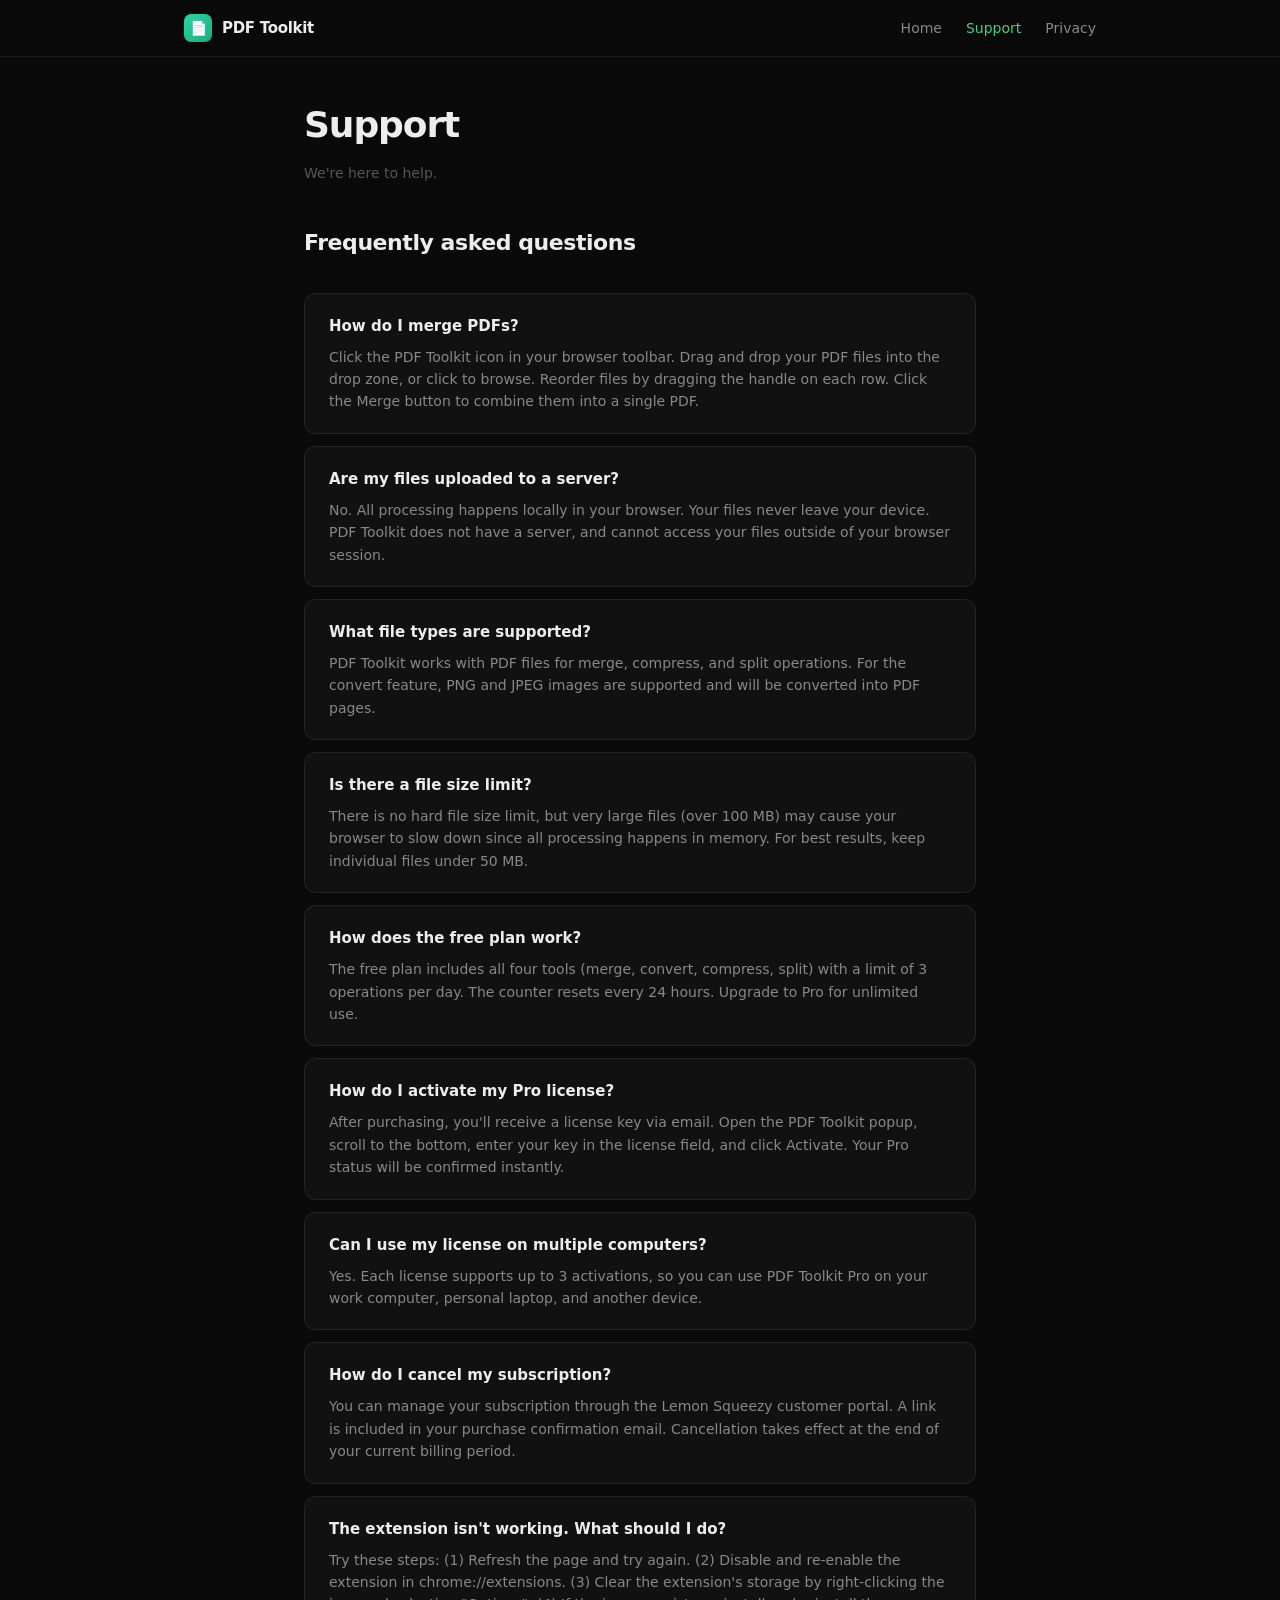
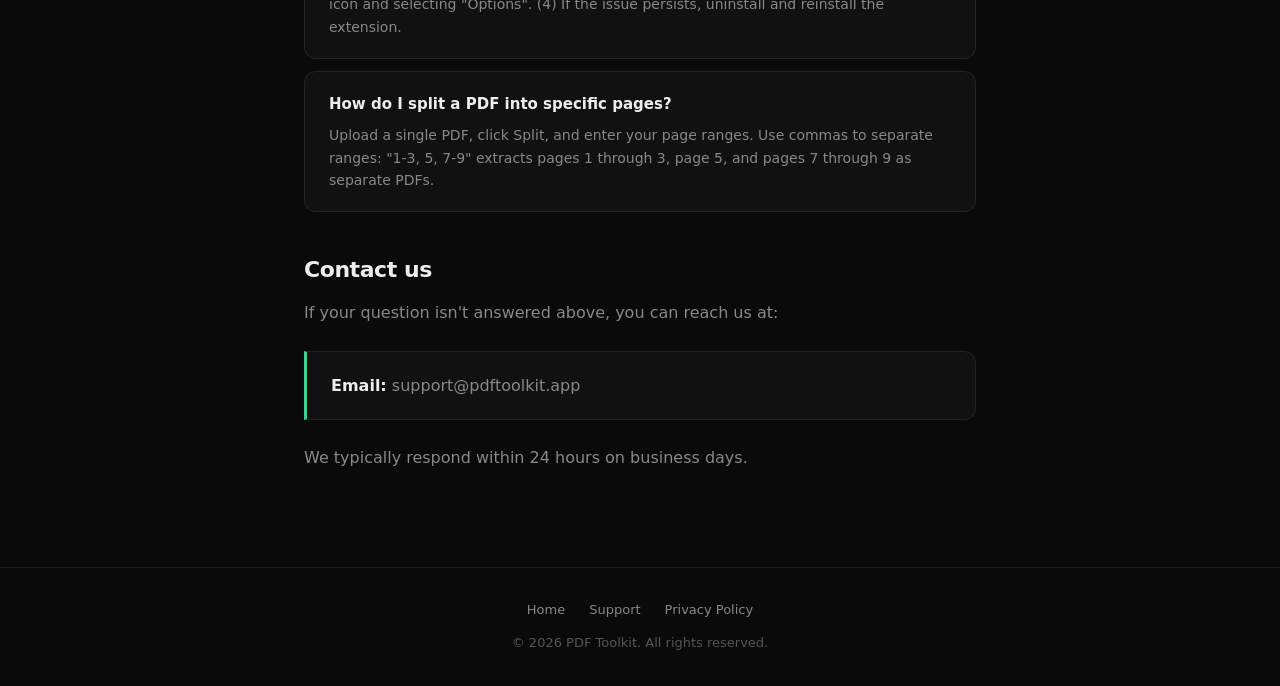
==== support.html @ 11ad8d4e "Add files via upload" ====
<!DOCTYPE html>
<html lang="en">
<head>
  <meta charset="UTF-8">
  <meta name="viewport" content="width=device-width, initial-scale=1.0">
  <title>Support — PDF Toolkit</title>
  <meta name="description" content="Get help with PDF Toolkit. FAQs, troubleshooting, and contact information.">
  <link rel="stylesheet" href="styles.css">
  <link rel="icon" type="image/png" href="icon-48.png">
</head>
<body>
  <nav>
    <div class="nav-inner">
      <a href="/" class="logo">
        <span class="logo-icon">&#128196;</span>
        PDF Toolkit
      </a>
      <ul class="nav-links">
        <li><a href="/">Home</a></li>
        <li><a href="support.html" class="active">Support</a></li>
        <li><a href="privacy.html">Privacy</a></li>
      </ul>
    </div>
  </nav>

  <main class="content-page">
    <h1>Support</h1>
    <p class="updated">We're here to help.</p>

    <h2>Frequently asked questions</h2>

    <div class="faq">
      <div class="faq-item">
        <h3>How do I merge PDFs?</h3>
        <p>Click the PDF Toolkit icon in your browser toolbar. Drag and drop your PDF files into the drop zone, or click to browse. Reorder files by dragging the handle on each row. Click the Merge button to combine them into a single PDF.</p>
      </div>

      <div class="faq-item">
        <h3>Are my files uploaded to a server?</h3>
        <p>No. All processing happens locally in your browser. Your files never leave your device. PDF Toolkit does not have a server, and cannot access your files outside of your browser session.</p>
      </div>

      <div class="faq-item">
        <h3>What file types are supported?</h3>
        <p>PDF Toolkit works with PDF files for merge, compress, and split operations. For the convert feature, PNG and JPEG images are supported and will be converted into PDF pages.</p>
      </div>

      <div class="faq-item">
        <h3>Is there a file size limit?</h3>
        <p>There is no hard file size limit, but very large files (over 100 MB) may cause your browser to slow down since all processing happens in memory. For best results, keep individual files under 50 MB.</p>
      </div>

      <div class="faq-item">
        <h3>How does the free plan work?</h3>
        <p>The free plan includes all four tools (merge, convert, compress, split) with a limit of 3 operations per day. The counter resets every 24 hours. Upgrade to Pro for unlimited use.</p>
      </div>

      <div class="faq-item">
        <h3>How do I activate my Pro license?</h3>
        <p>After purchasing, you'll receive a license key via email. Open the PDF Toolkit popup, scroll to the bottom, enter your key in the license field, and click Activate. Your Pro status will be confirmed instantly.</p>
      </div>

      <div class="faq-item">
        <h3>Can I use my license on multiple computers?</h3>
        <p>Yes. Each license supports up to 3 activations, so you can use PDF Toolkit Pro on your work computer, personal laptop, and another device.</p>
      </div>

      <div class="faq-item">
        <h3>How do I cancel my subscription?</h3>
        <p>You can manage your subscription through the Lemon Squeezy customer portal. A link is included in your purchase confirmation email. Cancellation takes effect at the end of your current billing period.</p>
      </div>

      <div class="faq-item">
        <h3>The extension isn't working. What should I do?</h3>
        <p>Try these steps: (1) Refresh the page and try again. (2) Disable and re-enable the extension in chrome://extensions. (3) Clear the extension's storage by right-clicking the icon and selecting "Options". (4) If the issue persists, uninstall and reinstall the extension.</p>
      </div>

      <div class="faq-item">
        <h3>How do I split a PDF into specific pages?</h3>
        <p>Upload a single PDF, click Split, and enter your page ranges. Use commas to separate ranges: "1-3, 5, 7-9" extracts pages 1 through 3, page 5, and pages 7 through 9 as separate PDFs.</p>
      </div>
    </div>

    <h2>Contact us</h2>
    <p>If your question isn't answered above, you can reach us at:</p>
    <div class="callout">
      <p><strong>Email:</strong> support@pdftoolkit.app</p>
    </div>
    <p>We typically respond within 24 hours on business days.</p>
  </main>

  <footer>
    <div class="footer-links">
      <a href="/">Home</a>
      <a href="support.html">Support</a>
      <a href="privacy.html">Privacy Policy</a>
    </div>
    <p>&copy; 2026 PDF Toolkit. All rights reserved.</p>
  </footer>
</body>
</html>
---- styles.css ----
*,
*::before,
*::after {
  box-sizing: border-box;
  margin: 0;
  padding: 0;
}

:root {
  --bg: #0a0a0a;
  --surface: #111111;
  --surface-raised: #171717;
  --border: rgba(255, 255, 255, 0.08);
  --border-strong: rgba(255, 255, 255, 0.12);
  --text: #ededed;
  --text-secondary: #888888;
  --text-muted: #555555;
  --primary: #3ecf8e;
  --primary-dim: #34b87d;
  --primary-glow: rgba(62, 207, 142, 0.15);
  --secondary: #6366f1;
  --radius: 12px;
  --max-width: 720px;
}

html {
  scroll-behavior: smooth;
}

body {
  font-family: -apple-system, BlinkMacSystemFont, 'Segoe UI', system-ui, sans-serif;
  font-size: 16px;
  line-height: 1.6;
  color: var(--text);
  background: var(--bg);
  -webkit-font-smoothing: antialiased;
  -moz-osx-font-smoothing: grayscale;
}

/* ─── Nav ─── */
nav {
  position: fixed;
  top: 0;
  left: 0;
  right: 0;
  z-index: 100;
  background: rgba(10, 10, 10, 0.8);
  backdrop-filter: blur(16px);
  -webkit-backdrop-filter: blur(16px);
  border-bottom: 1px solid var(--border);
}

nav .nav-inner {
  max-width: 960px;
  margin: 0 auto;
  padding: 0 24px;
  height: 56px;
  display: flex;
  align-items: center;
  justify-content: space-between;
}

nav .logo {
  display: flex;
  align-items: center;
  gap: 10px;
  text-decoration: none;
  color: var(--text);
  font-weight: 700;
  font-size: 15px;
  letter-spacing: -0.02em;
}

nav .logo-icon {
  width: 28px;
  height: 28px;
  background: linear-gradient(135deg, #2DD4A0, #1AAD7A);
  border-radius: 7px;
  display: flex;
  align-items: center;
  justify-content: center;
  font-size: 14px;
}

nav .nav-links {
  display: flex;
  gap: 24px;
  list-style: none;
}

nav .nav-links a {
  color: var(--text-secondary);
  text-decoration: none;
  font-size: 14px;
  font-weight: 500;
  transition: color 0.15s;
}

nav .nav-links a:hover {
  color: var(--text);
}

nav .nav-links a.active {
  color: var(--primary);
}

/* ─── Layout ─── */
main {
  max-width: var(--max-width);
  margin: 0 auto;
  padding: 96px 24px 80px;
}

.wide {
  max-width: 960px;
}

/* ─── Hero ─── */
.hero {
  text-align: center;
  padding: 60px 0 48px;
  position: relative;
}

.hero::before {
  content: '';
  position: absolute;
  width: 500px;
  height: 500px;
  border-radius: 50%;
  background: radial-gradient(circle, rgba(62, 207, 142, 0.08) 0%, transparent 70%);
  top: -100px;
  left: 50%;
  transform: translateX(-50%);
  pointer-events: none;
}

.hero .badge {
  display: inline-block;
  font-size: 12px;
  font-weight: 600;
  text-transform: uppercase;
  letter-spacing: 0.1em;
  color: var(--primary);
  background: var(--primary-glow);
  border: 1px solid rgba(62, 207, 142, 0.2);
  padding: 6px 16px;
  border-radius: 24px;
  margin-bottom: 24px;
}

.hero h1 {
  font-size: 52px;
  font-weight: 800;
  letter-spacing: -0.04em;
  line-height: 1.1;
  margin-bottom: 16px;
  position: relative;
}

.hero h1 span {
  color: var(--primary);
}

.hero p {
  font-size: 18px;
  color: var(--text-secondary);
  max-width: 480px;
  margin: 0 auto 32px;
  line-height: 1.6;
}

.hero .cta {
  display: inline-flex;
  align-items: center;
  gap: 8px;
  padding: 12px 28px;
  background: var(--primary);
  color: #000;
  text-decoration: none;
  font-weight: 700;
  font-size: 15px;
  border-radius: 10px;
  transition: all 0.2s;
  box-shadow: 0 4px 16px rgba(62, 207, 142, 0.25);
}

.hero .cta:hover {
  background: var(--primary-dim);
  transform: translateY(-1px);
  box-shadow: 0 6px 24px rgba(62, 207, 142, 0.3);
}

/* ─── Features ─── */
.features {
  display: grid;
  grid-template-columns: 1fr 1fr;
  gap: 16px;
  margin: 48px 0;
}

.feature-card {
  padding: 28px;
  background: var(--surface);
  border: 1px solid var(--border);
  border-radius: var(--radius);
  transition: border-color 0.2s;
}

.feature-card:hover {
  border-color: var(--border-strong);
}

.feature-card .icon {
  font-size: 28px;
  margin-bottom: 14px;
}

.feature-card h3 {
  font-size: 17px;
  font-weight: 700;
  margin-bottom: 6px;
  letter-spacing: -0.01em;
}

.feature-card p {
  font-size: 14px;
  color: var(--text-secondary);
  line-height: 1.5;
}

/* ─── Section ─── */
.section-header {
  text-align: center;
  margin: 64px 0 32px;
}

.section-header h2 {
  font-size: 32px;
  font-weight: 800;
  letter-spacing: -0.03em;
  margin-bottom: 8px;
}

.section-header p {
  color: var(--text-secondary);
  font-size: 16px;
}

/* ─── Pricing ─── */
.pricing {
  display: grid;
  grid-template-columns: 1fr 1fr;
  gap: 16px;
  margin: 32px 0;
}

.price-card {
  padding: 32px;
  background: var(--surface);
  border: 1px solid var(--border);
  border-radius: var(--radius);
}

.price-card.featured {
  border-color: rgba(62, 207, 142, 0.3);
  background: rgba(62, 207, 142, 0.03);
  position: relative;
}

.price-card .tier {
  font-size: 12px;
  font-weight: 700;
  text-transform: uppercase;
  letter-spacing: 0.08em;
  color: var(--text-muted);
  margin-bottom: 12px;
}

.price-card.featured .tier {
  color: var(--primary);
}

.price-card .price {
  font-size: 36px;
  font-weight: 800;
  letter-spacing: -0.03em;
  margin-bottom: 4px;
}

.price-card .price small {
  font-size: 16px;
  font-weight: 500;
  color: var(--text-secondary);
}

.price-card .period {
  font-size: 13px;
  color: var(--text-muted);
  margin-bottom: 20px;
}

.price-card ul {
  list-style: none;
  display: flex;
  flex-direction: column;
  gap: 10px;
}

.price-card li {
  font-size: 14px;
  color: var(--text-secondary);
  display: flex;
  align-items: center;
  gap: 8px;
}

.price-card li::before {
  content: '\2713';
  color: var(--primary);
  font-weight: 700;
  font-size: 13px;
}

/* ─── Legal / Content Pages ─── */
.content-page h1 {
  font-size: 36px;
  font-weight: 800;
  letter-spacing: -0.03em;
  margin-bottom: 8px;
}

.content-page .updated {
  font-size: 14px;
  color: var(--text-muted);
  margin-bottom: 40px;
}

.content-page h2 {
  font-size: 22px;
  font-weight: 700;
  letter-spacing: -0.02em;
  margin-top: 40px;
  margin-bottom: 12px;
}

.content-page h3 {
  font-size: 17px;
  font-weight: 600;
  margin-top: 28px;
  margin-bottom: 8px;
}

.content-page p {
  color: var(--text-secondary);
  margin-bottom: 16px;
  line-height: 1.7;
}

.content-page ul,
.content-page ol {
  color: var(--text-secondary);
  margin-bottom: 16px;
  padding-left: 24px;
  line-height: 1.7;
}

.content-page li {
  margin-bottom: 6px;
}

.content-page a {
  color: var(--primary);
  text-decoration: none;
}

.content-page a:hover {
  text-decoration: underline;
}

.content-page strong {
  color: var(--text);
  font-weight: 600;
}

.callout {
  padding: 20px 24px;
  background: var(--surface);
  border: 1px solid var(--border);
  border-left: 3px solid var(--primary);
  border-radius: 0 var(--radius) var(--radius) 0;
  margin: 24px 0;
}

.callout p {
  margin-bottom: 0;
}

/* ─── FAQ ─── */
.faq {
  display: flex;
  flex-direction: column;
  gap: 12px;
  margin: 32px 0;
}

.faq-item {
  padding: 20px 24px;
  background: var(--surface);
  border: 1px solid var(--border);
  border-radius: var(--radius);
}

.faq-item h3 {
  font-size: 15px;
  font-weight: 600;
  margin-bottom: 8px;
  margin-top: 0;
}

.faq-item p {
  font-size: 14px;
  color: var(--text-secondary);
  margin-bottom: 0;
  line-height: 1.6;
}

/* ─── Footer ─── */
footer {
  border-top: 1px solid var(--border);
  padding: 32px 24px;
  text-align: center;
  font-size: 13px;
  color: var(--text-muted);
}

footer a {
  color: var(--text-secondary);
  text-decoration: none;
}

footer a:hover {
  color: var(--text);
}

footer .footer-links {
  display: flex;
  justify-content: center;
  gap: 24px;
  margin-bottom: 12px;
}

/* ─── Responsive ─── */
@media (max-width: 640px) {
  .hero h1 { font-size: 36px; }
  .hero p { font-size: 16px; }
  .features { grid-template-columns: 1fr; }
  .pricing { grid-template-columns: 1fr; }
  nav .nav-links { gap: 16px; }
  nav .nav-links a { font-size: 13px; }
}
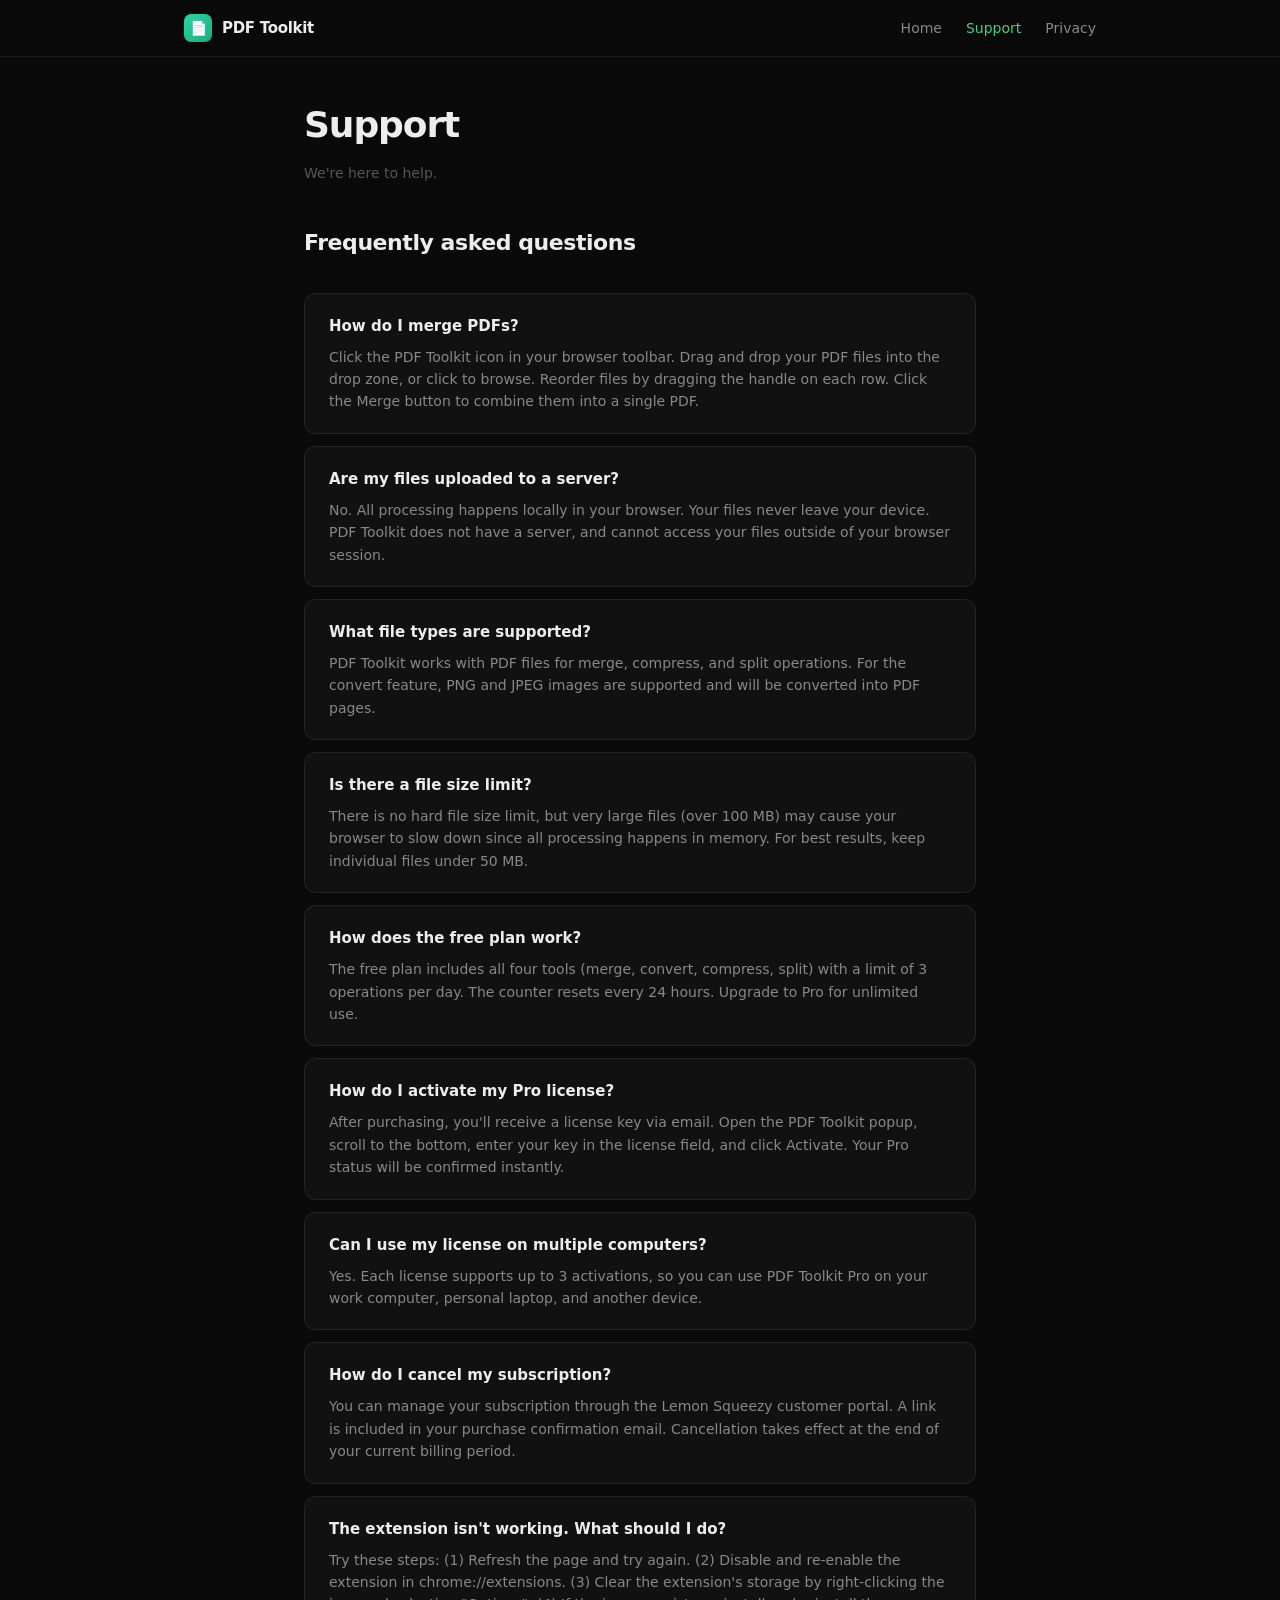
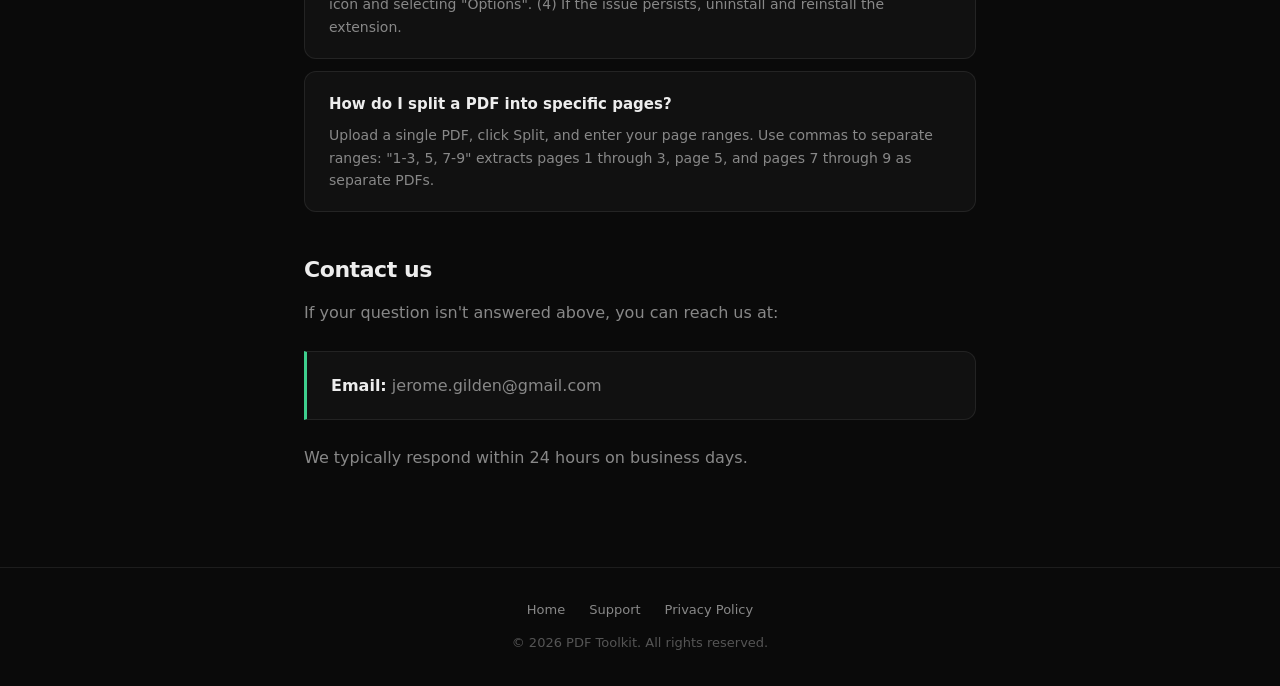
==== commit 5410f1c9: "Add files via upload" ====
--- a/support.html
+++ b/support.html
@@ -84,7 +84,7 @@
     <h2>Contact us</h2>
     <p>If your question isn't answered above, you can reach us at:</p>
     <div class="callout">
-      <p><strong>Email:</strong> support@pdftoolkit.app</p>
+      <p><strong>Email:</strong> jerome.gilden@gmail.com</p>
     </div>
     <p>We typically respond within 24 hours on business days.</p>
   </main>
